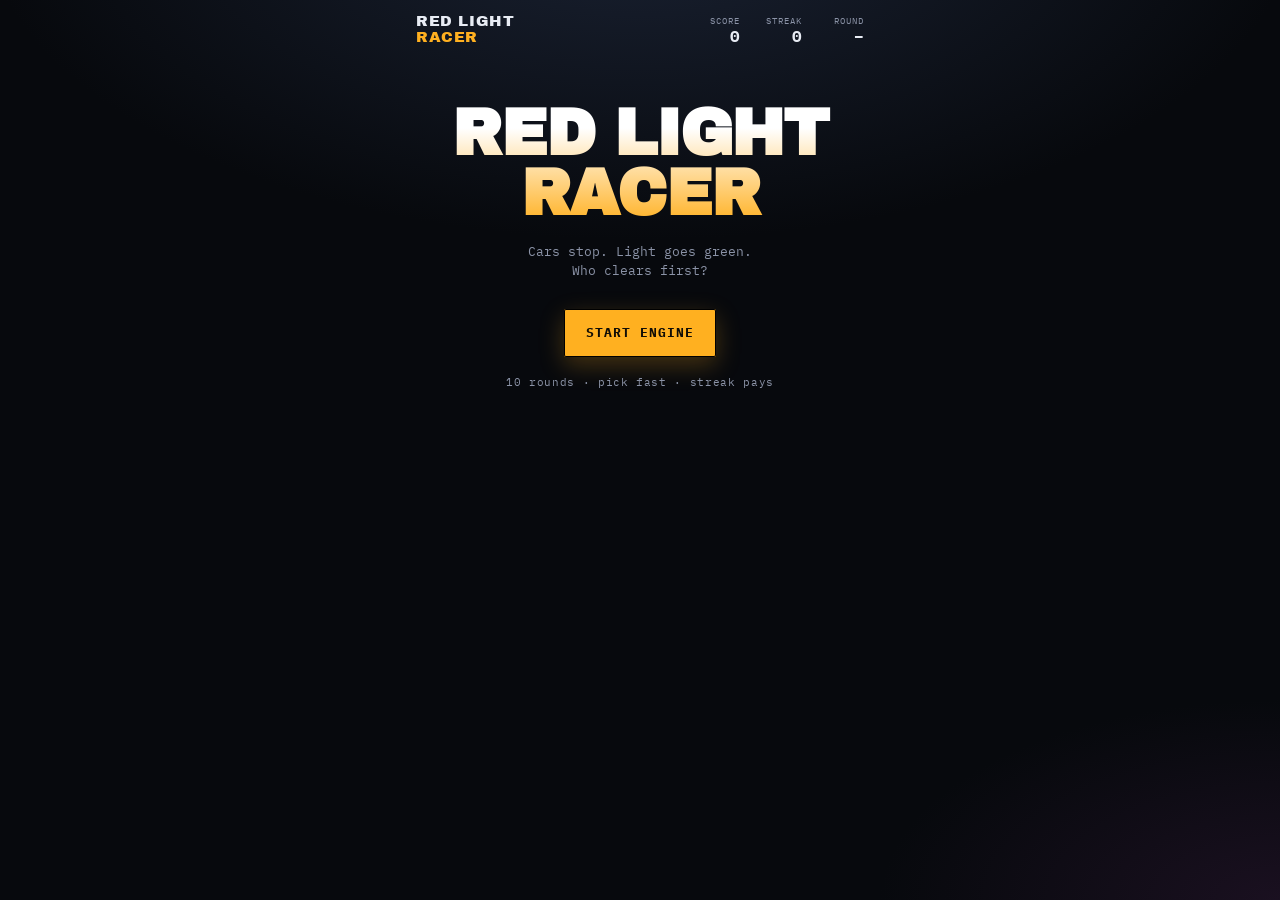
==== static/index.html @ ec227cf5 "Initial commit of Red Light Racer. Co-authored-by: Cursor <cursoragent@cursor.com>" ====
<!DOCTYPE html>
<html lang="en">
<head>
  <meta charset="UTF-8" />
  <meta name="viewport" content="width=device-width, initial-scale=1, viewport-fit=cover" />
  <meta name="theme-color" content="#0a0c10" />
  <title>RED LIGHT RACER</title>
  <link rel="stylesheet" href="/static/style.css" />
  <link rel="preconnect" href="https://fonts.googleapis.com" />
  <link rel="preconnect" href="https://fonts.gstatic.com" crossorigin />
  <link href="https://fonts.googleapis.com/css2?family=Archivo+Black&family=IBM+Plex+Mono:wght@400;600;700&display=swap" rel="stylesheet" />
</head>
<body>
  <div id="app">
    <header class="topbar">
      <div class="brand">RED LIGHT<span>RACER</span></div>
      <div class="hud">
        <div class="hud-cell"><span class="hud-label">SCORE</span><span id="hud-score" class="hud-val">0</span></div>
        <div class="hud-cell"><span class="hud-label">STREAK</span><span id="hud-streak" class="hud-val">0</span></div>
        <div class="hud-cell"><span class="hud-label">ROUND</span><span id="hud-round" class="hud-val">–</span></div>
      </div>
    </header>

    <main id="stage">
      <!-- BOOT / title -->
      <section id="view-boot" class="view active">
        <div class="boot-panel">
          <h1 class="boot-title">RED LIGHT<br/>RACER</h1>
          <p class="boot-sub">Cars stop. Light goes green. Who clears first?</p>
          <button id="btn-start" class="btn primary">START ENGINE</button>
          <p class="boot-hint">10 rounds · pick fast · streak pays</p>
        </div>
      </section>

      <!-- WAITING -->
      <section id="view-waiting" class="view">
        <div class="waiting-pulse" id="waiting-msg">finding a red light…</div>
      </section>

      <!-- PROMPT / PENDING / REVEAL share the viewport -->
      <section id="view-play" class="view">
        <div class="viewport" id="viewport">
          <img id="frame-img" alt="" draggable="false" />
          <canvas id="overlay"></canvas>
          <div id="green-flash" class="green-flash" hidden>GREEN LIGHT</div>
          <div id="pending-banner" class="pending-banner" hidden>…and they're off</div>
          <div id="countdown" class="countdown" hidden>
            <svg viewBox="0 0 36 36">
              <path class="ring-bg" d="M18 2.5 a 15.5 15.5 0 0 1 0 31 a 15.5 15.5 0 0 1 0 -31" />
              <path id="ring-fg" class="ring-fg" d="M18 2.5 a 15.5 15.5 0 0 1 0 31 a 15.5 15.5 0 0 1 0 -31" />
            </svg>
            <span id="countdown-num">10</span>
          </div>
          <div id="spinner" class="spinner" hidden></div>
        </div>
        <p id="prompt-hint" class="prompt-hint">Tap the car you think wins</p>
        <div id="result-bar" class="result-bar" hidden>
          <div id="result-verdict" class="result-verdict"></div>
          <div id="result-points" class="result-points"></div>
          <button id="btn-next" class="btn primary">NEXT LIGHT</button>
        </div>
        <div id="void-card" class="void-card" hidden>
          <p>No clean winner — round doesn't count</p>
        </div>
      </section>

      <!-- GAMEOVER -->
      <section id="view-gameover" class="view">
        <div class="gameover-panel">
          <h2>SESSION OVER</h2>
          <div class="final-score"><span id="final-score">0</span></div>
          <p class="best-streak">Best streak <span id="best-streak">0</span></p>
          <form id="initials-form" class="initials-form" autocomplete="off">
            <label for="initials">YOUR INITIALS</label>
            <input id="initials" name="initials" maxlength="3" pattern="[A-Za-z]{3}" placeholder="AAA" required />
            <button type="submit" class="btn primary">SUBMIT SCORE</button>
          </form>
          <div id="rank-msg" class="rank-msg" hidden></div>
          <table id="leaderboard" class="leaderboard">
            <thead><tr><th>#</th><th>TAG</th><th>SCORE</th></tr></thead>
            <tbody></tbody>
          </table>
          <button id="btn-again" class="btn ghost">RACE AGAIN</button>
        </div>
      </section>
    </main>
  </div>
  <script src="/static/app.js"></script>
</body>
</html>
---- static/style.css ----
:root {
  --bg0: #07090d;
  --bg1: #10141c;
  --ink: #e8ecf4;
  --muted: #8b93a7;
  --accent: #f0c45c;
  --cyan: #3ec8ff;
  --amber: #ffb020;
  --magenta: #ff4fd8;
  --violet: #9b7bff;
  --lime: #b8f000;
  --danger: #ff5a3c;
  --ok: #3dffb5;
  --mono: "IBM Plex Mono", ui-monospace, monospace;
  --display: "Archivo Black", Impact, sans-serif;
  --box-a: #3ec8ff;
  --box-b: #ffb020;
  --box-c: #9b7bff;
  --box-d: #ff4fd8;
}

* { box-sizing: border-box; margin: 0; padding: 0; }

html, body {
  height: 100%;
  background:
    radial-gradient(1200px 600px at 50% -10%, #1a2233 0%, transparent 55%),
    radial-gradient(800px 400px at 100% 100%, #1a1020 0%, transparent 50%),
    var(--bg0);
  color: var(--ink);
  font-family: var(--mono);
  -webkit-tap-highlight-color: transparent;
  user-select: none;
}

#app {
  min-height: 100%;
  max-width: 480px;
  margin: 0 auto;
  display: flex;
  flex-direction: column;
  padding: env(safe-area-inset-top) 12px env(safe-area-inset-bottom);
}

.topbar {
  display: flex;
  align-items: flex-end;
  justify-content: space-between;
  gap: 12px;
  padding: 14px 4px 10px;
}

.brand {
  font-family: var(--display);
  font-size: 15px;
  letter-spacing: 0.04em;
  line-height: 1.05;
  color: var(--ink);
}
.brand span {
  display: block;
  color: var(--amber);
}

.hud { display: flex; gap: 10px; }
.hud-cell { text-align: right; min-width: 52px; }
.hud-label {
  display: block;
  font-size: 9px;
  letter-spacing: 0.12em;
  color: var(--muted);
}
.hud-val {
  font-size: 16px;
  font-weight: 700;
  font-variant-numeric: tabular-nums;
}

#stage { flex: 1; position: relative; }
.view { display: none; }
.view.active { display: block; animation: fadein 180ms ease-out; }

@keyframes fadein {
  from { opacity: 0; transform: translateY(4px); }
  to { opacity: 1; transform: none; }
}

/* BOOT */
.boot-panel {
  padding: 48px 8px 24px;
  text-align: center;
}
.boot-title {
  font-family: var(--display);
  font-size: clamp(42px, 14vw, 64px);
  line-height: 0.95;
  letter-spacing: -0.02em;
  background: linear-gradient(180deg, #fff 20%, var(--amber) 100%);
  -webkit-background-clip: text;
  background-clip: text;
  color: transparent;
  margin-bottom: 18px;
}
.boot-sub {
  color: var(--muted);
  font-size: 13px;
  line-height: 1.45;
  max-width: 28ch;
  margin: 0 auto 28px;
}
.boot-hint {
  margin-top: 18px;
  font-size: 11px;
  color: var(--muted);
  letter-spacing: 0.06em;
}

.btn {
  font-family: var(--mono);
  font-weight: 700;
  font-size: 13px;
  letter-spacing: 0.08em;
  border: none;
  cursor: pointer;
  padding: 14px 22px;
  border-radius: 2px;
  min-height: 48px;
}
.btn.primary {
  background: var(--amber);
  color: #120e06;
  box-shadow: 0 0 0 1px #000 inset, 0 8px 24px rgba(255, 176, 32, 0.25);
}
.btn.primary:active { transform: translateY(1px); }
.btn.ghost {
  background: transparent;
  color: var(--muted);
  border: 1px solid #2a3142;
  width: 100%;
  margin-top: 16px;
}

/* WAITING */
#view-waiting {
  min-height: 50vh;
  display: none;
  align-items: center;
  justify-content: center;
}
#view-waiting.active { display: flex; }
.waiting-pulse {
  color: var(--muted);
  font-size: 13px;
  letter-spacing: 0.08em;
  opacity: 0;
  transition: opacity 200ms;
}
.waiting-pulse.show {
  opacity: 1;
  animation: pulse 1.2s ease-in-out infinite;
}
@keyframes pulse {
  0%, 100% { opacity: 0.45; }
  50% { opacity: 1; }
}

/* PLAY */
.viewport {
  position: relative;
  width: 100%;
  aspect-ratio: 352 / 240;
  background: #000;
  overflow: hidden;
  border: 1px solid #242a38;
  box-shadow: 0 20px 50px rgba(0,0,0,0.45);
}
.viewport img {
  display: block;
  width: 100%;
  height: 100%;
  object-fit: contain;
  background: #05070a;
}
.viewport canvas {
  position: absolute;
  inset: 0;
  width: 100%;
  height: 100%;
  pointer-events: auto;
  touch-action: manipulation;
}

.green-flash {
  position: absolute;
  inset: 0;
  display: flex;
  align-items: center;
  justify-content: center;
  font-family: var(--display);
  font-size: 28px;
  letter-spacing: 0.08em;
  color: var(--lime);
  background: rgba(0, 0, 0, 0.35);
  text-shadow: 0 0 24px rgba(184, 240, 0, 0.55);
  animation: flashpop 420ms ease-out;
  pointer-events: none;
}
@keyframes flashpop {
  0% { opacity: 0; transform: scale(1.08); }
  40% { opacity: 1; }
  100% { opacity: 0.85; transform: scale(1); }
}

.pending-banner {
  position: absolute;
  left: 0; right: 0; bottom: 12px;
  text-align: center;
  font-size: 12px;
  letter-spacing: 0.14em;
  color: var(--cyan);
  text-transform: uppercase;
  pointer-events: none;
  animation: pulse 0.9s ease-in-out infinite;
}

.countdown {
  position: absolute;
  top: 10px;
  right: 10px;
  width: 44px;
  height: 44px;
}
.countdown svg { width: 100%; height: 100%; transform: rotate(-90deg); }
.ring-bg { fill: none; stroke: #2a3142; stroke-width: 3; }
.ring-fg {
  fill: none;
  stroke: var(--amber);
  stroke-width: 3;
  stroke-linecap: round;
  stroke-dasharray: 97.4;
  stroke-dashoffset: 0;
  transition: stroke-dashoffset 100ms linear;
}
#countdown-num {
  position: absolute;
  inset: 0;
  display: flex;
  align-items: center;
  justify-content: center;
  font-size: 12px;
  font-weight: 700;
}

.spinner {
  position: absolute;
  inset: 0;
  margin: auto;
  width: 28px;
  height: 28px;
  border: 2px solid #2a3142;
  border-top-color: var(--amber);
  border-radius: 50%;
  animation: spin 0.7s linear infinite;
}
@keyframes spin { to { transform: rotate(360deg); } }

.prompt-hint {
  text-align: center;
  margin-top: 14px;
  font-size: 12px;
  color: var(--muted);
  letter-spacing: 0.04em;
}

.result-bar {
  margin-top: 16px;
  text-align: center;
  padding: 12px;
  background: linear-gradient(180deg, #141a26, #0d1118);
  border: 1px solid #2a3142;
}
.result-verdict {
  font-family: var(--display);
  font-size: 22px;
  letter-spacing: 0.04em;
}
.result-verdict.win { color: var(--ok); }
.result-verdict.lose { color: var(--danger); }
.result-points {
  margin: 6px 0 14px;
  font-size: 14px;
  color: var(--muted);
}
.result-points strong { color: var(--ink); font-size: 18px; }

.void-card {
  margin-top: 16px;
  padding: 18px;
  text-align: center;
  border: 1px dashed #3a4255;
  color: var(--muted);
  font-size: 13px;
}

/* GAMEOVER */
.gameover-panel {
  padding: 28px 8px 40px;
  text-align: center;
}
.gameover-panel h2 {
  font-family: var(--display);
  font-size: 18px;
  letter-spacing: 0.16em;
  color: var(--muted);
}
.final-score {
  font-family: var(--display);
  font-size: 72px;
  line-height: 1;
  margin: 10px 0 4px;
  background: linear-gradient(180deg, #fff, var(--amber));
  -webkit-background-clip: text;
  background-clip: text;
  color: transparent;
}
.best-streak { color: var(--muted); font-size: 12px; margin-bottom: 24px; }

.initials-form {
  display: flex;
  flex-direction: column;
  gap: 8px;
  align-items: center;
  margin-bottom: 16px;
}
.initials-form label {
  font-size: 10px;
  letter-spacing: 0.16em;
  color: var(--muted);
}
#initials {
  width: 120px;
  text-align: center;
  font-family: var(--mono);
  font-size: 28px;
  font-weight: 700;
  letter-spacing: 0.2em;
  padding: 10px;
  background: var(--bg1);
  border: 1px solid #3a4255;
  color: var(--ink);
  text-transform: uppercase;
  border-radius: 2px;
}
#initials:focus { outline: 2px solid var(--amber); border-color: transparent; }

.rank-msg {
  color: var(--cyan);
  font-size: 13px;
  margin-bottom: 12px;
}

.leaderboard {
  width: 100%;
  border-collapse: collapse;
  font-size: 13px;
  margin-top: 8px;
}
.leaderboard th {
  color: var(--muted);
  font-weight: 400;
  font-size: 10px;
  letter-spacing: 0.12em;
  padding: 8px 6px;
  border-bottom: 1px solid #2a3142;
}
.leaderboard td {
  padding: 10px 6px;
  border-bottom: 1px solid #1a2030;
  font-variant-numeric: tabular-nums;
}
.leaderboard tr.me td {
  color: var(--amber);
  background: rgba(255, 176, 32, 0.08);
}

@media (min-width: 480px) {
  #app { padding-bottom: 24px; }
}
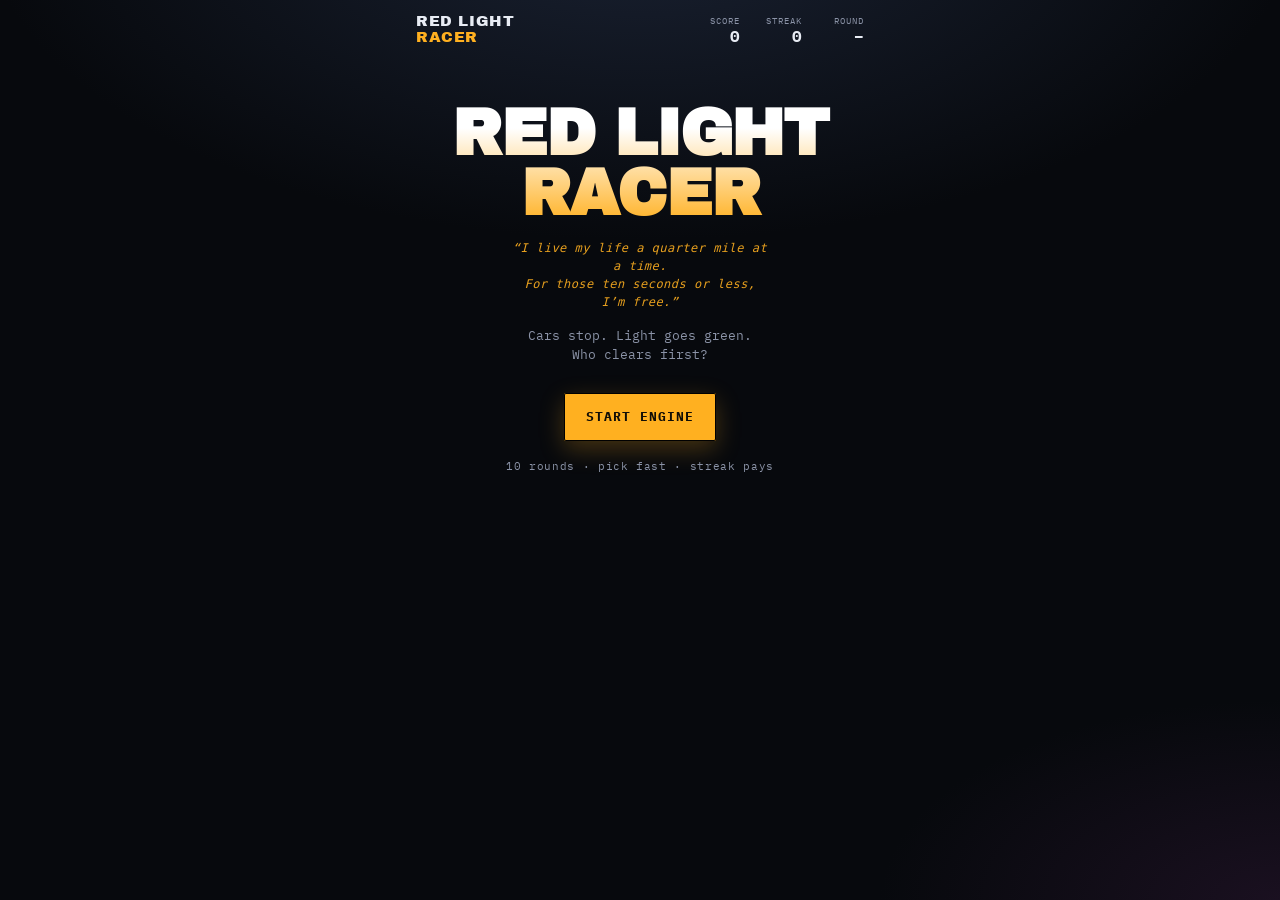
==== commit 15b914e2: "Polish demo UX: start/finish overlays, quotes, and stub round queue. Drop synthetic Houston follow-o" ====
--- a/static/index.html
+++ b/static/index.html
@@ -26,6 +26,7 @@
       <section id="view-boot" class="view active">
         <div class="boot-panel">
           <h1 class="boot-title">RED LIGHT<br/>RACER</h1>
+          <p class="boot-quote">“I live my life a quarter mile at a time.<br/>For those ten seconds or less, I’m free.”</p>
           <p class="boot-sub">Cars stop. Light goes green. Who clears first?</p>
           <button id="btn-start" class="btn primary">START ENGINE</button>
           <p class="boot-hint">10 rounds · pick fast · streak pays</p>
@@ -41,6 +42,7 @@
       <section id="view-play" class="view">
         <div class="viewport" id="viewport">
           <img id="frame-img" alt="" draggable="false" />
+          <video id="frame-video" playsinline muted preload="auto" hidden></video>
           <canvas id="overlay"></canvas>
           <div id="green-flash" class="green-flash" hidden>GREEN LIGHT</div>
           <div id="pending-banner" class="pending-banner" hidden>…and they're off</div>
--- a/static/style.css
+++ b/static/style.css
@@ -99,7 +99,18 @@
   -webkit-background-clip: text;
   background-clip: text;
   color: transparent;
-  margin-bottom: 18px;
+  margin-bottom: 14px;
+}
+.boot-quote {
+  color: var(--amber);
+  font-family: var(--mono);
+  font-size: 12px;
+  font-style: italic;
+  letter-spacing: 0.04em;
+  line-height: 1.5;
+  max-width: 36ch;
+  margin: 0 auto 16px;
+  opacity: 0.9;
 }
 .boot-sub {
   color: var(--muted);
@@ -174,13 +185,18 @@
   border: 1px solid #242a38;
   box-shadow: 0 20px 50px rgba(0,0,0,0.45);
 }
-.viewport img {
+.viewport img,
+.viewport video {
   display: block;
   width: 100%;
   height: 100%;
   object-fit: contain;
   background: #05070a;
 }
+.viewport video[hidden],
+.viewport img[hidden] {
+  display: none;
+}
 .viewport canvas {
   position: absolute;
   inset: 0;
@@ -191,9 +207,9 @@
 }
 
 .green-flash {
+  display: none !important;
   position: absolute;
   inset: 0;
-  display: flex;
   align-items: center;
   justify-content: center;
   font-family: var(--display);
